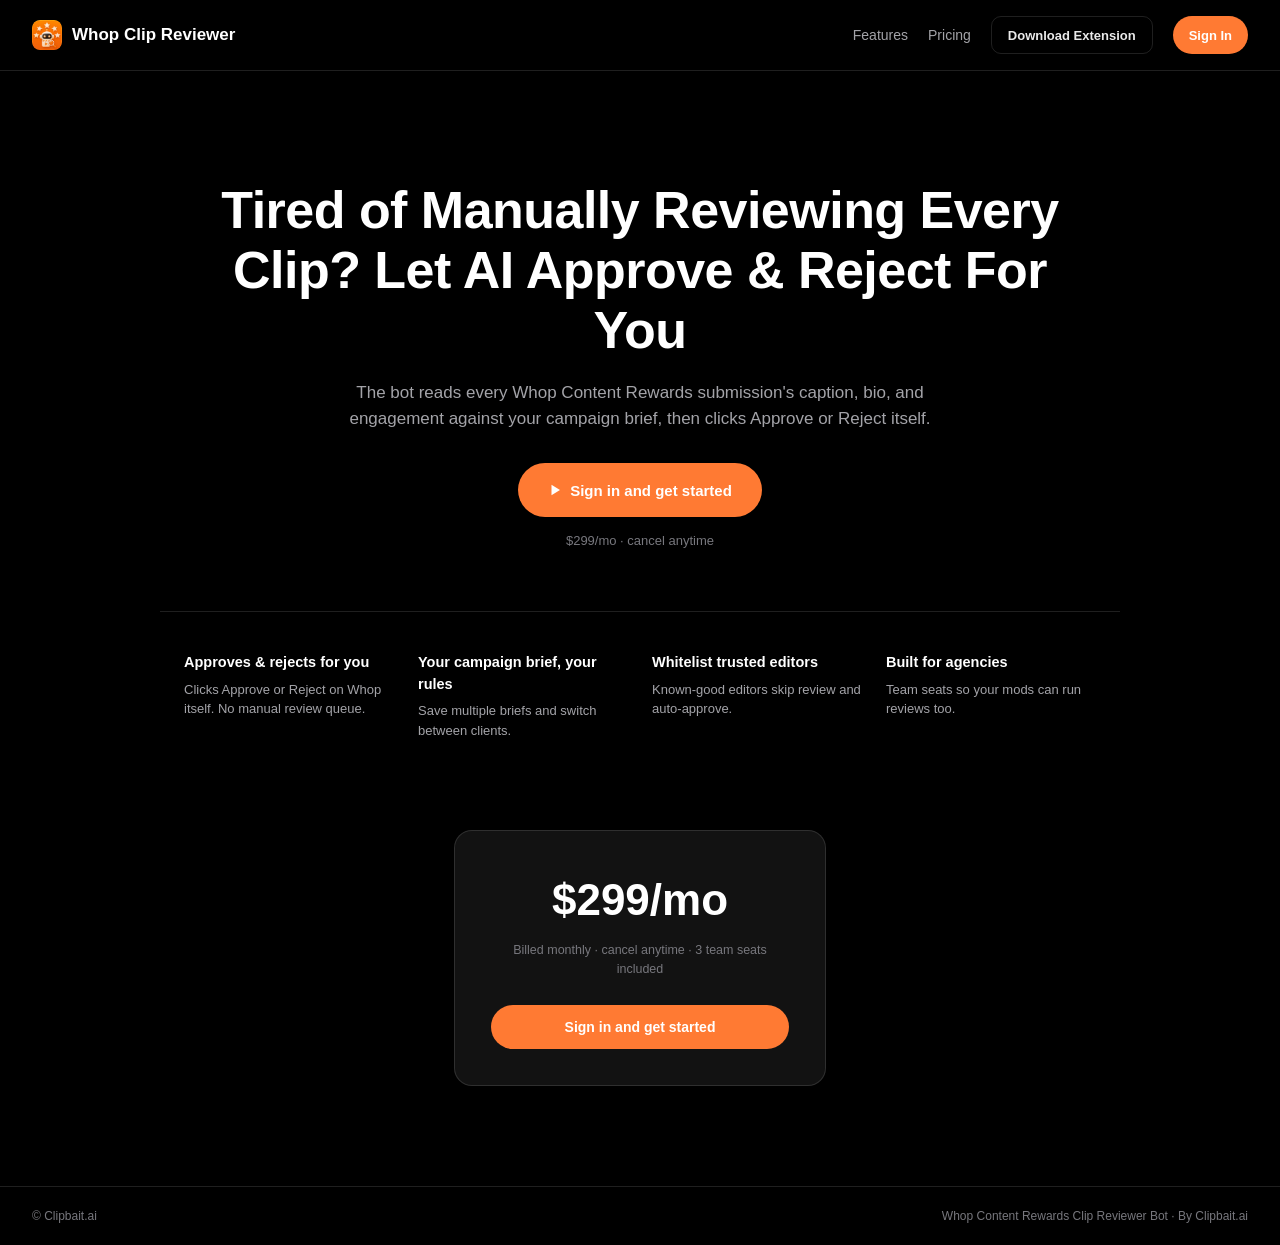
==== index.html @ cd2d133e "Initial Content Rewards Clip Reviewer marketing site" ====
<!doctype html>
<html lang="en">
<head>
  <meta charset="utf-8" />
  <meta name="viewport" content="width=device-width, initial-scale=1" />
  <title>Whop Content Rewards Clip Reviewer, Autonomous Clip Reviewing by Clipbait.ai</title>
  <meta name="description" content="An AI browser extension that reviews Whop Content Rewards clips, so clipping agencies can scale without hiring more moderators." />
  <link rel="icon" href="assets/logo.png" />
  <link rel="stylesheet" href="style.css" />
</head>
<body>

  <header class="site-header">
    <a class="brand" href="/">
      <img src="assets/logo.png" alt="" />
      <span>Whop Clip Reviewer</span>
    </a>
    <nav>
      <a href="#features">Features</a>
      <a href="#pricing">Pricing</a>
      <button class="btn btn-outline" id="nav-download-btn">Download Extension</button>
      <button class="btn btn-primary" id="nav-signin-btn">Sign In</button>
    </nav>
  </header>

  <main>
    <section class="hero">
      <h1>Tired of Manually Reviewing Every Clip? Let AI Approve &amp; Reject For You</h1>
      <p class="sub">The bot reads every Whop Content Rewards submission's caption, bio, and engagement against your campaign brief, then clicks Approve or Reject itself.</p>
      <button class="btn btn-primary btn-hero" id="hero-signin-btn">
        <svg width="14" height="14" viewBox="0 0 14 14" fill="none"><path d="M3.5 1.8 L12 7 L3.5 12.2 Z" fill="#ffffff"></path></svg>
        Sign in and get started
      </button>
      <div class="hero-note">$299/mo &middot; cancel anytime</div>
    </section>

    <section class="features" id="features">
      <div class="feature">
        <div class="feature-title">Approves &amp; rejects for you</div>
        <div class="feature-desc">Clicks Approve or Reject on Whop itself. No manual review queue.</div>
      </div>
      <div class="feature">
        <div class="feature-title">Your campaign brief, your rules</div>
        <div class="feature-desc">Save multiple briefs and switch between clients.</div>
      </div>
      <div class="feature">
        <div class="feature-title">Whitelist trusted editors</div>
        <div class="feature-desc">Known-good editors skip review and auto-approve.</div>
      </div>
      <div class="feature">
        <div class="feature-title">Built for agencies</div>
        <div class="feature-desc">Team seats so your mods can run reviews too.</div>
      </div>
    </section>

    <section class="pricing" id="pricing">
      <div class="pricing-card">
        <div class="pricing-price"><span>$299</span>/mo</div>
        <div class="pricing-note">Billed monthly &middot; cancel anytime &middot; 3 team seats included</div>
        <button class="btn btn-primary btn-block" id="pricing-signin-btn">Sign in and get started</button>
      </div>
    </section>
  </main>

  <!-- Download modal -->
  <div class="modal-backdrop" id="download-backdrop">
    <div class="modal" id="download-modal">
      <button class="modal-close" id="download-close-btn">&times;</button>
      <h2>Download the extension</h2>
      <p class="modal-sub">Not yet on the Chrome Web Store, install it manually, it takes under a minute:</p>
      <ol class="install-steps">
        <li>Download the .zip below and unzip it.</li>
        <li>Open <code>chrome://extensions</code> in Chrome.</li>
        <li>Turn on <strong>Developer mode</strong> (top right).</li>
        <li>Click <strong>Load unpacked</strong> and select the unzipped folder.</li>
      </ol>
      <a class="btn btn-primary btn-block" href="downloads/content-rewards-clip-reviewer.zip" download>Download .zip</a>
    </div>
  </div>

  <footer class="site-footer">
    <span>&copy; Clipbait.ai</span>
    <span>Whop Content Rewards Clip Reviewer Bot &middot; By Clipbait.ai</span>
  </footer>

  <script src="main.js"></script>
</body>
</html>
---- style.css ----
:root {
  --accent: #ff7a33;
  --accent-ink: #a34715;
  --bg: #000000;
  --surface: #121212;
  --surface-alt: #1a1a1a;
  --border: rgba(255,255,255,0.12);
  --text-title: #ffffff;
  --text-primary: #eaeaea;
  --text-secondary: #a3a3a8;
  --text-tertiary: #77777d;
}

* { box-sizing: border-box; }
html, body { margin: 0; padding: 0; }
body {
  background: var(--bg);
  color: var(--text-primary);
  font-family: -apple-system, BlinkMacSystemFont, "Segoe UI", Roboto, sans-serif;
  line-height: 1.5;
}
a { color: inherit; }
img { max-width: 100%; }

.btn {
  display: inline-flex; align-items: center; justify-content: center; gap: 8px;
  height: 44px; padding: 0 22px; border-radius: 999px; border: none; cursor: pointer;
  font-size: 14px; font-weight: 700; text-decoration: none;
}
.btn-primary { background: var(--accent); color: #fff; }
.btn-primary:hover { background: #ff8a4d; }
.btn-outline { background: transparent; color: var(--text-primary); border: 1px solid var(--border); border-radius: 10px; }
.btn-block { width: 100%; }

/* Header */
.site-header {
  display: flex; align-items: center; justify-content: space-between;
  padding: 16px 32px; border-bottom: 1px solid var(--border);
}
.brand { display: flex; align-items: center; gap: 10px; text-decoration: none; font-weight: 800; font-size: 17px; color: var(--text-title); }
.brand img { width: 30px; height: 30px; border-radius: 8px; }
.site-header nav { display: flex; align-items: center; gap: 20px; }
.site-header nav a { text-decoration: none; color: var(--text-secondary); font-size: 14px; }
.site-header nav a:hover { color: var(--text-primary); }
.site-header .btn { height: 38px; padding: 0 16px; font-size: 13px; }

/* Hero */
.hero { max-width: 900px; margin: 0 auto; padding: 110px 24px 60px; text-align: center; }
.hero h1 { font-size: 52px; font-weight: 800; margin: 0 0 20px; color: var(--text-title); line-height: 1.15; letter-spacing: -0.01em; }
.hero .sub { font-size: 17px; color: var(--text-secondary); max-width: 620px; margin: 0 auto; }
.btn-hero { margin-top: 32px; height: 54px; padding: 0 30px; font-size: 15px; }
.hero-note { font-size: 13px; color: var(--text-tertiary); margin-top: 14px; }

/* Features */
.features {
  max-width: 960px; margin: 0 auto; padding: 40px 24px 70px;
  display: grid; grid-template-columns: repeat(4, 1fr); gap: 24px;
  border-top: 1px solid var(--border);
}
.feature-title { font-size: 14.5px; font-weight: 700; color: var(--text-title); margin-bottom: 6px; }
.feature-desc { font-size: 13px; color: var(--text-secondary); line-height: 1.5; }

/* Pricing */
.pricing { max-width: 420px; margin: 0 auto; padding: 20px 24px 100px; }
.pricing-card { background: var(--surface); border: 1px solid var(--border); border-radius: 18px; padding: 36px; text-align: center; }
.pricing-price { font-size: 44px; font-weight: 800; color: var(--text-title); }
.pricing-price span { font-size: 44px; }
.pricing-note { font-size: 12.5px; color: var(--text-tertiary); margin: 8px 0 26px; }

/* Footer */
.site-footer {
  display: flex; align-items: center; justify-content: space-between;
  padding: 20px 32px; border-top: 1px solid var(--border);
  font-size: 12px; color: var(--text-tertiary);
}

/* Modal */
.modal-backdrop {
  display: none; position: fixed; inset: 0; background: rgba(0,0,0,0.75);
  align-items: center; justify-content: center; padding: 20px; z-index: 100;
}
.modal-backdrop.open { display: flex; }
.modal {
  position: relative; background: var(--surface); border: 1px solid var(--border);
  border-radius: 16px; padding: 28px; width: 100%; max-width: 400px;
}
.modal h2 { margin: 0 0 6px; font-size: 20px; color: var(--text-title); }
.modal-sub { font-size: 13px; color: var(--text-secondary); margin: 0 0 20px; }
.modal-close { all: unset; position: absolute; top: 18px; right: 18px; cursor: pointer; color: var(--text-tertiary); font-size: 20px; line-height: 1; }
.install-steps { font-size: 13.5px; color: var(--text-secondary); padding-left: 20px; margin: 0 0 22px; }
.install-steps li { margin-bottom: 6px; }
.install-steps code { background: var(--surface-alt); padding: 1px 5px; border-radius: 4px; font-size: 12.5px; }

@media (max-width: 760px) {
  .features { grid-template-columns: repeat(2, 1fr); }
  .site-header nav a { display: none; }
}
@media (max-width: 640px) {
  .features { grid-template-columns: 1fr; }
  .hero h1 { font-size: 32px; }
}
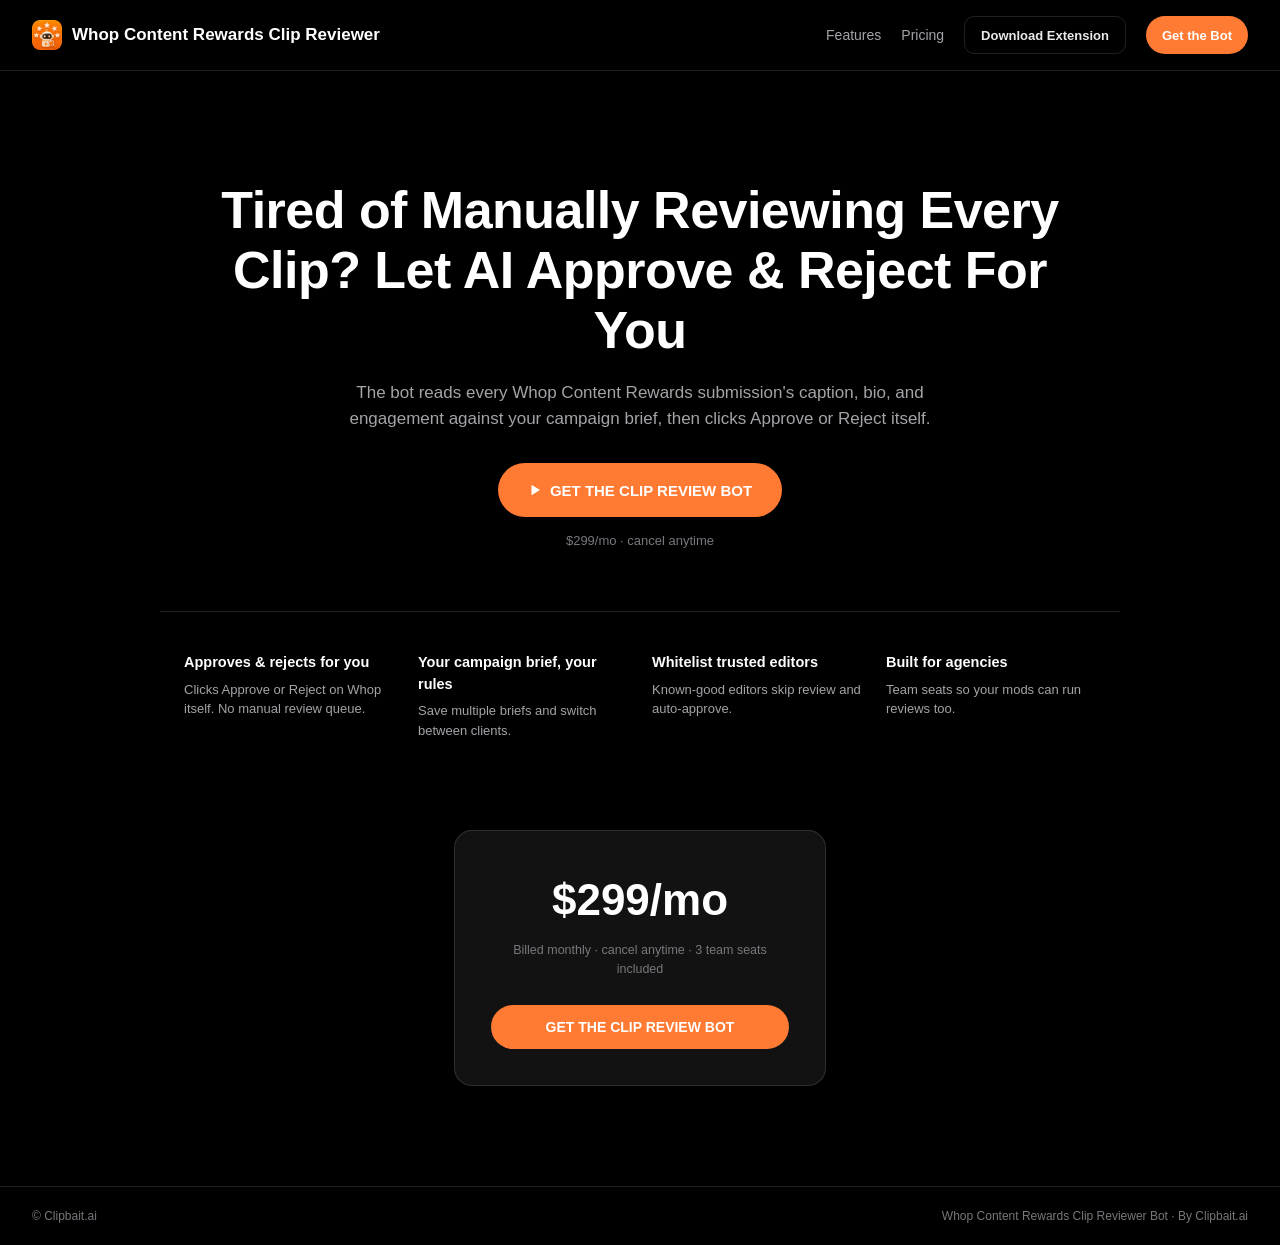
==== commit 9b4f6240: "Match full extension name in header, punchier CTA copy" ====
--- a/index.html
+++ b/index.html
@@ -13,13 +13,13 @@
   <header class="site-header">
     <a class="brand" href="/">
       <img src="assets/logo.png" alt="" />
-      <span>Whop Clip Reviewer</span>
+      <span>Whop Content Rewards Clip Reviewer</span>
     </a>
     <nav>
       <a href="#features">Features</a>
       <a href="#pricing">Pricing</a>
       <button class="btn btn-outline" id="nav-download-btn">Download Extension</button>
-      <button class="btn btn-primary" id="nav-signin-btn">Sign In</button>
+      <button class="btn btn-primary" id="nav-signin-btn">Get the Bot</button>
     </nav>
   </header>
 
@@ -29,7 +29,7 @@
       <p class="sub">The bot reads every Whop Content Rewards submission's caption, bio, and engagement against your campaign brief, then clicks Approve or Reject itself.</p>
       <button class="btn btn-primary btn-hero" id="hero-signin-btn">
         <svg width="14" height="14" viewBox="0 0 14 14" fill="none"><path d="M3.5 1.8 L12 7 L3.5 12.2 Z" fill="#ffffff"></path></svg>
-        Sign in and get started
+        GET THE CLIP REVIEW BOT
       </button>
       <div class="hero-note">$299/mo &middot; cancel anytime</div>
     </section>
@@ -57,7 +57,7 @@
       <div class="pricing-card">
         <div class="pricing-price"><span>$299</span>/mo</div>
         <div class="pricing-note">Billed monthly &middot; cancel anytime &middot; 3 team seats included</div>
-        <button class="btn btn-primary btn-block" id="pricing-signin-btn">Sign in and get started</button>
+        <button class="btn btn-primary btn-block" id="pricing-signin-btn">GET THE CLIP REVIEW BOT</button>
       </div>
     </section>
   </main>
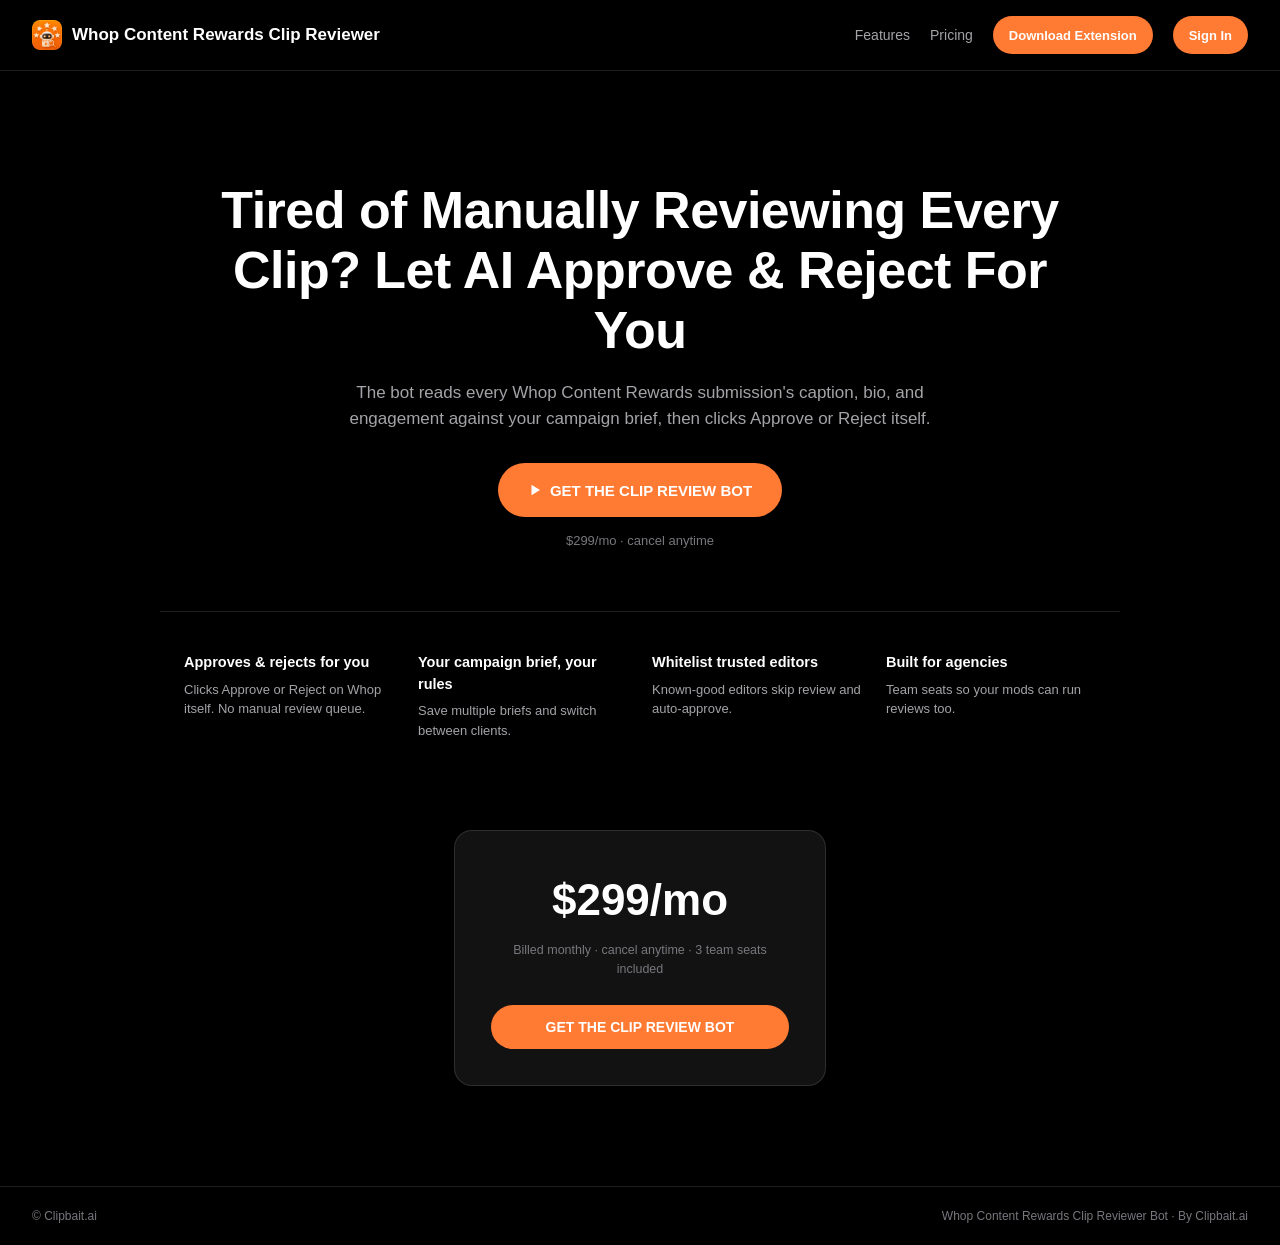
==== commit 1894bdd4: "Download Extension button orange (matches Sign In), nav Sign In text, header overlap fix" ====
--- a/index.html
+++ b/index.html
@@ -18,8 +18,8 @@
     <nav>
       <a href="#features">Features</a>
       <a href="#pricing">Pricing</a>
-      <button class="btn btn-outline" id="nav-download-btn">Download Extension</button>
-      <button class="btn btn-primary" id="nav-signin-btn">Get the Bot</button>
+      <button class="btn btn-primary" id="nav-download-btn">Download Extension</button>
+      <button class="btn btn-primary" id="nav-signin-btn">Sign In</button>
     </nav>
   </header>
 
--- a/style.css
+++ b/style.css
@@ -37,9 +37,15 @@
   display: flex; align-items: center; justify-content: space-between;
   padding: 16px 32px; border-bottom: 1px solid var(--border);
 }
-.brand { display: flex; align-items: center; gap: 10px; text-decoration: none; font-weight: 800; font-size: 17px; color: var(--text-title); }
-.brand img { width: 30px; height: 30px; border-radius: 8px; }
-.site-header nav { display: flex; align-items: center; gap: 20px; }
+.brand { display: flex; align-items: center; gap: 10px; text-decoration: none; font-weight: 800; font-size: 17px; color: var(--text-title); min-width: 0; }
+.brand img { width: 30px; height: 30px; border-radius: 8px; flex-shrink: 0; }
+/* Confirmed live bug: the full extension name doesn't fit next to the nav
+   buttons below ~700px, and with nothing stopping it, it wrapped to 5 lines
+   and physically overlapped the buttons instead of just looking cramped.
+   Truncating with an ellipsis keeps the header a single line no matter the
+   width; site-header's own flex-wrap below is the second line of defense. */
+.brand span { white-space: nowrap; overflow: hidden; text-overflow: ellipsis; min-width: 0; }
+.site-header nav { display: flex; align-items: center; gap: 20px; flex-shrink: 0; }
 .site-header nav a { text-decoration: none; color: var(--text-secondary); font-size: 14px; }
 .site-header nav a:hover { color: var(--text-primary); }
 .site-header .btn { height: 38px; padding: 0 16px; font-size: 13px; }
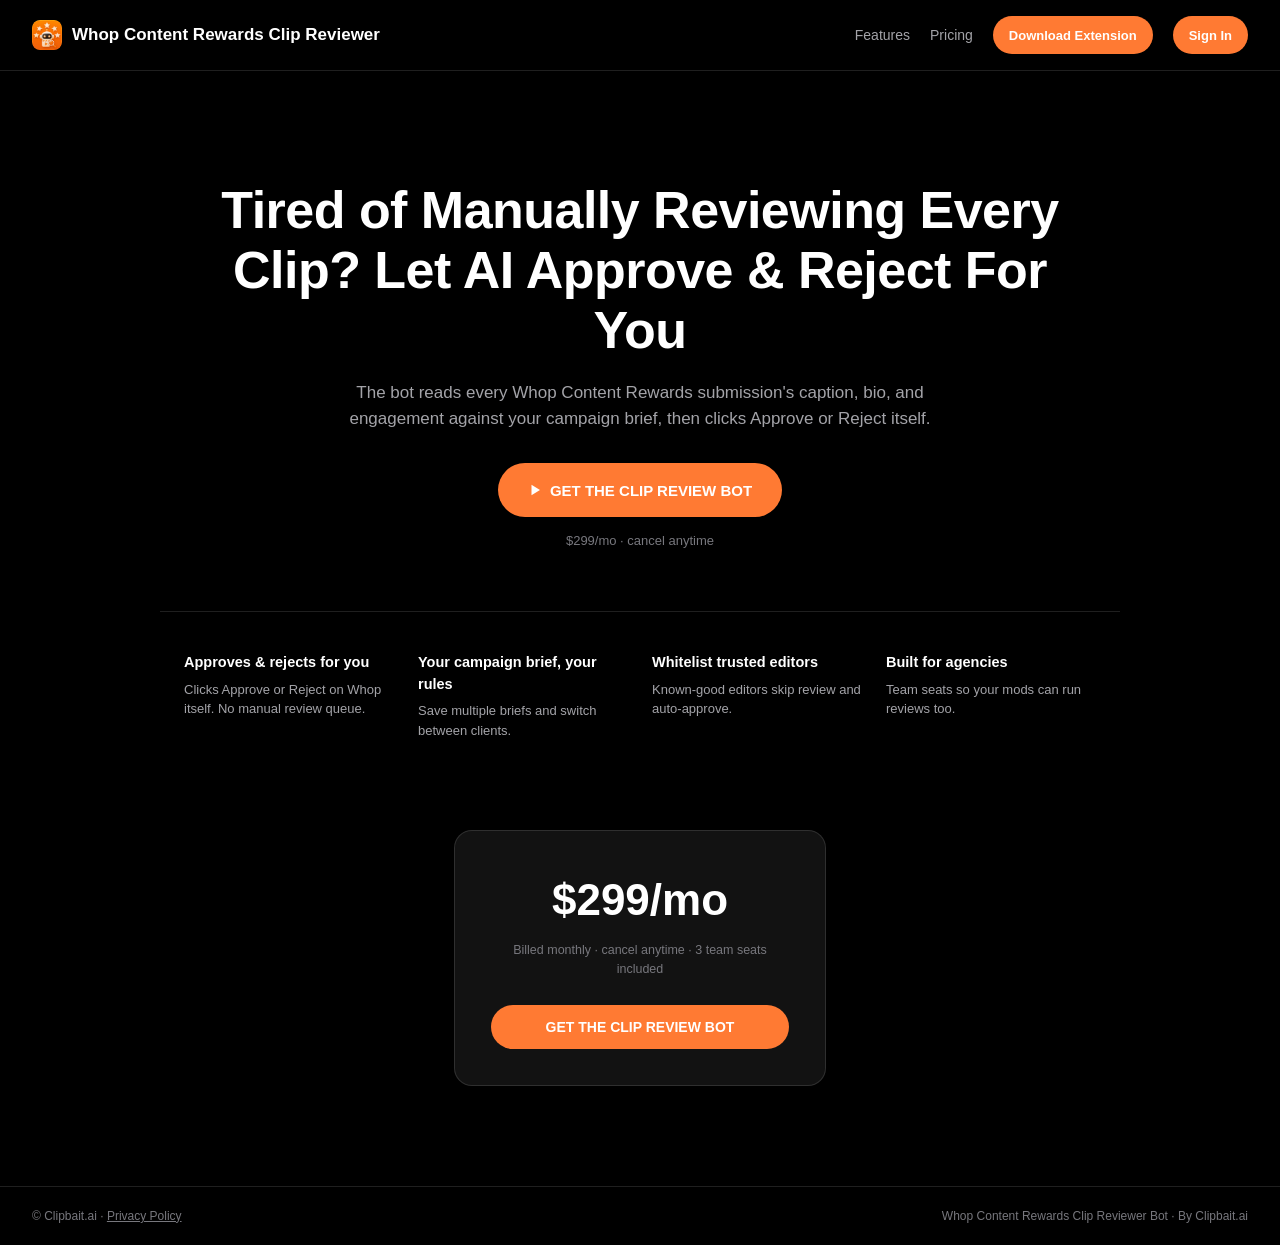
==== commit 84e7db9f: "Add privacy policy page (required for Chrome Web Store submission), link from footer" ====
--- a/index.html
+++ b/index.html
@@ -67,19 +67,29 @@
     <div class="modal" id="download-modal">
       <button class="modal-close" id="download-close-btn">&times;</button>
       <h2>Download the extension</h2>
-      <p class="modal-sub">Not yet on the Chrome Web Store, install it manually, it takes under a minute:</p>
-      <ol class="install-steps">
-        <li>Download the .zip below and unzip it.</li>
-        <li>Open <code>chrome://extensions</code> in Chrome.</li>
-        <li>Turn on <strong>Developer mode</strong> (top right).</li>
-        <li>Click <strong>Load unpacked</strong> and select the unzipped folder.</li>
-      </ol>
-      <a class="btn btn-primary btn-block" href="downloads/content-rewards-clip-reviewer.zip" download>Download .zip</a>
+      <div class="modal-requirement">Requires desktop Google Chrome (or Edge/Brave). Chrome extensions can't be installed on a phone.</div>
+
+      <div id="download-desktop-content">
+        <p class="modal-sub">Not yet on the Chrome Web Store, install it manually, it takes under a minute:</p>
+        <ol class="install-steps">
+          <li>Download the .zip below and unzip it.</li>
+          <li>Open <code>chrome://extensions</code> in Chrome.</li>
+          <li>Turn on <strong>Developer mode</strong> (top right).</li>
+          <li>Click <strong>Load unpacked</strong> and select the unzipped folder.</li>
+        </ol>
+        <a class="btn btn-primary btn-block" href="downloads/content-rewards-clip-reviewer.zip" download>Download .zip</a>
+      </div>
+
+      <div id="download-mobile-content">
+        <p class="modal-sub">You're on a phone right now -- open this page on your computer to install it. This link goes straight back here:</p>
+        <div class="modal-link-box" id="modal-link-box">clipreviewbot.clipbait.ai</div>
+        <button class="btn btn-primary btn-block" id="modal-copy-link-btn">Copy link</button>
+      </div>
     </div>
   </div>
 
   <footer class="site-footer">
-    <span>&copy; Clipbait.ai</span>
+    <span>&copy; Clipbait.ai &middot; <a href="/privacy.html">Privacy Policy</a></span>
     <span>Whop Content Rewards Clip Reviewer Bot &middot; By Clipbait.ai</span>
   </footer>
 
--- a/style.css
+++ b/style.css
@@ -73,12 +73,24 @@
 .pricing-price span { font-size: 44px; }
 .pricing-note { font-size: 12.5px; color: var(--text-tertiary); margin: 8px 0 26px; }
 
+/* Legal pages (privacy policy, etc.) */
+.legal { max-width: 680px; margin: 0 auto; padding: 60px 24px 90px; }
+.legal h1 { font-size: 30px; font-weight: 800; color: var(--text-title); margin: 0 0 6px; }
+.legal-updated { font-size: 12.5px; color: var(--text-tertiary); margin-bottom: 32px; }
+.legal h2 { font-size: 17px; font-weight: 700; color: var(--text-title); margin: 32px 0 10px; }
+.legal p { font-size: 14px; color: var(--text-secondary); line-height: 1.65; margin: 0 0 14px; }
+.legal ul { margin: 0 0 14px; padding-left: 20px; }
+.legal li { font-size: 14px; color: var(--text-secondary); line-height: 1.65; margin-bottom: 8px; }
+.legal a { color: var(--accent); text-decoration: underline; }
+
 /* Footer */
 .site-footer {
   display: flex; align-items: center; justify-content: space-between;
   padding: 20px 32px; border-top: 1px solid var(--border);
   font-size: 12px; color: var(--text-tertiary);
 }
+.site-footer a { color: var(--text-tertiary); text-decoration: underline; }
+.site-footer a:hover { color: var(--text-primary); }
 
 /* Modal */
 .modal-backdrop {
@@ -90,12 +102,21 @@
   position: relative; background: var(--surface); border: 1px solid var(--border);
   border-radius: 16px; padding: 28px; width: 100%; max-width: 400px;
 }
-.modal h2 { margin: 0 0 6px; font-size: 20px; color: var(--text-title); }
+.modal h2 { margin: 0 0 10px; font-size: 20px; color: var(--text-title); }
 .modal-sub { font-size: 13px; color: var(--text-secondary); margin: 0 0 20px; }
 .modal-close { all: unset; position: absolute; top: 18px; right: 18px; cursor: pointer; color: var(--text-tertiary); font-size: 20px; line-height: 1; }
+.modal-requirement {
+  font-size: 12px; font-weight: 600; color: var(--accent-ink); background: rgba(255,122,51,0.12);
+  border: 1px solid rgba(255,122,51,0.3); border-radius: 8px; padding: 8px 10px; margin-bottom: 18px; line-height: 1.5;
+}
 .install-steps { font-size: 13.5px; color: var(--text-secondary); padding-left: 20px; margin: 0 0 22px; }
 .install-steps li { margin-bottom: 6px; }
 .install-steps code { background: var(--surface-alt); padding: 1px 5px; border-radius: 4px; font-size: 12.5px; }
+#download-mobile-content { display: none; }
+.modal-link-box {
+  background: var(--surface-alt); border: 1px solid var(--border); border-radius: 8px;
+  padding: 10px 12px; font-size: 13px; color: var(--text-primary); margin-bottom: 14px; text-align: center;
+}
 
 @media (max-width: 760px) {
   .features { grid-template-columns: repeat(2, 1fr); }
@@ -104,4 +125,19 @@
 @media (max-width: 640px) {
   .features { grid-template-columns: 1fr; }
   .hero h1 { font-size: 32px; }
+  .hero { padding-top: 90px; }
+  /* Confirmed live bug (round 2): the full brand name has nowhere to go
+     next to two pill buttons at this width -- it either truncated to "W.."
+     or, when hidden outright, dropped the name entirely, which reads as
+     broken/unbranded on mobile. Fix: wrap the nav to its own row below the
+     logo/name instead of fighting them for the same line -- the name gets
+     the full viewport width to itself, buttons get their own row under it. */
+  .site-header { padding: 14px 16px; gap: 10px; flex-wrap: wrap; }
+  .brand span { white-space: normal; overflow: visible; text-overflow: clip; font-size: 15px; }
+  .site-header nav { flex-basis: 100%; justify-content: flex-end; gap: 10px; }
+  .site-header .btn { padding: 0 14px; font-size: 12.5px; }
+  /* Confirmed live bug: "© Clipbait.ai" and "...By Clipbait.ai" sat right
+     next to each other with no wrap room, reading as one run-on line
+     ("Clipbait.aiClipbait.ai"). Stacking removes the collision entirely. */
+  .site-footer { flex-direction: column; gap: 6px; text-align: center; padding: 20px 16px; }
 }
